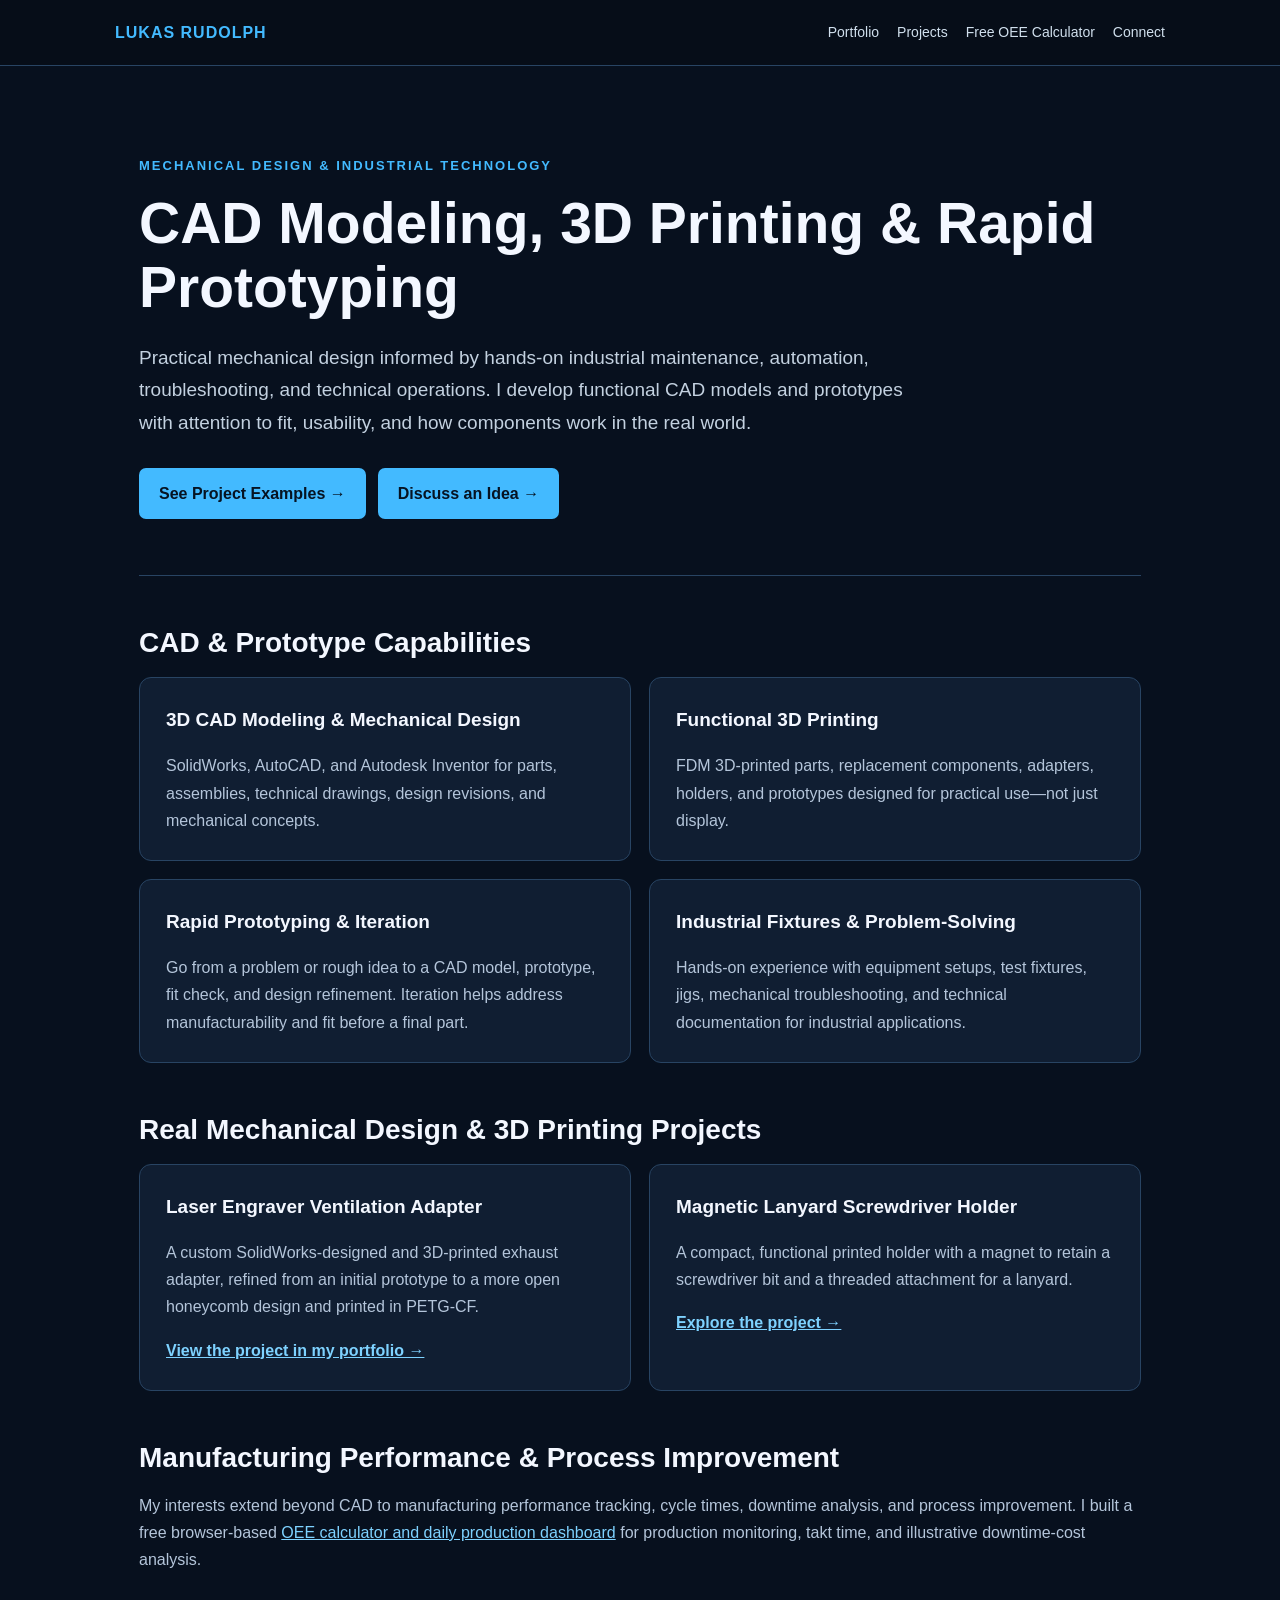
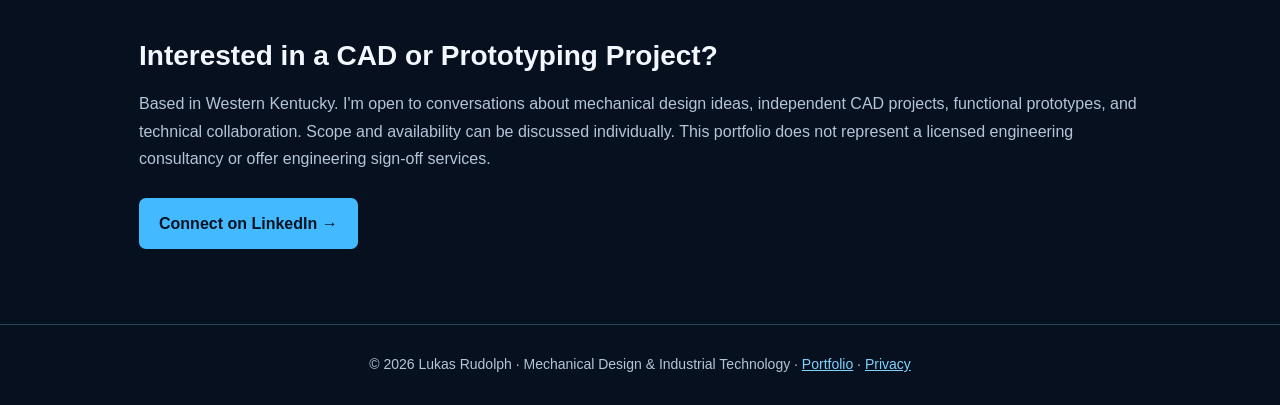
==== cad-3d-printing.html @ 15ba98e8 "Add searchable CAD modeling and rapid prototyping portfolio page" ====
<!DOCTYPE html>
<html lang="en">
<head>
<meta charset="UTF-8">
<meta name="viewport" content="width=device-width, initial-scale=1.0">
<meta name="description" content="Explore CAD modeling, mechanical design, functional 3D printing, and rapid prototyping by Lukas Rudolph in Western Kentucky. View real projects and discuss ideas.">
<meta name="author" content="Lukas Rudolph">
<meta name="robots" content="index,follow">
<link rel="canonical" href="https://lukasrudolphky.github.io/cad-3d-printing.html">
<title>CAD Design, 3D Printing &amp; Rapid Prototyping | Lukas Rudolph</title>
<meta property="og:type" content="website">
<meta property="og:title" content="CAD Design, 3D Printing &amp; Rapid Prototyping | Lukas Rudolph">
<meta property="og:description" content="Practical mechanical design and functional prototypes from hands-on industrial experience.">
<meta property="og:url" content="https://lukasrudolphky.github.io/cad-3d-printing.html">
<style>
:root{--bg:#07101e;--panel:#101e32;--blue:#43baff;--text:#f3f7ff;--muted:#b4c5da;--border:#284463}
*{box-sizing:border-box}html{scroll-behavior:smooth}body{margin:0;font:16px/1.7 Arial,Helvetica,sans-serif;background:var(--bg);color:var(--text)}
a{color:#7ed2ff}a:hover{color:#c5edff}header{display:flex;align-items:center;justify-content:space-between;gap:18px;flex-wrap:wrap;padding:19px max(24px,calc((100vw - 1050px)/2));background:#060d18;border-bottom:1px solid var(--border)}
.brand{font-weight:800;letter-spacing:1px;text-decoration:none;color:var(--blue)}nav{display:flex;gap:18px;flex-wrap:wrap;font-size:14px}nav a{color:#d0dfed;text-decoration:none}
main{max-width:1050px;margin:auto;padding:0 24px 75px}.hero{padding:76px 0 56px;border-bottom:1px solid var(--border)}.eyebrow{font-size:13px;color:var(--blue);font-weight:700;letter-spacing:2px;text-transform:uppercase}
h1{font-size:clamp(35px,5.3vw,57px);line-height:1.12;margin:15px 0 22px}h2{font-size:28px;line-height:1.25;margin:0 0 17px}h3{font-size:19px;margin:0 0 12px}.lead{max-width:800px;font-size:19px;color:#c3d1e0}.muted{color:var(--muted)}.button{display:inline-block;background:var(--blue);color:#061322;text-decoration:none;border-radius:7px;padding:12px 20px;font-weight:800;margin:10px 12px 0 0}
section{padding-top:49px}.grid{display:grid;grid-template-columns:repeat(2,minmax(0,1fr));gap:18px}.card{background:var(--panel);border:1px solid var(--border);border-radius:12px;padding:26px}.card p{margin-bottom:0;color:var(--muted)}.examples a{font-weight:700}footer{border-top:1px solid var(--border);padding:28px 24px;text-align:center;color:var(--muted);font-size:14px}
@media(max-width:680px){.grid{grid-template-columns:1fr}.hero{padding-top:54px}header{padding:18px 24px}}
</style>
</head>
<body>
<header>
<a class="brand" href="index.html">LUKAS RUDOLPH</a>
<nav aria-label="Main navigation"><a href="index.html">Portfolio</a><a href="index.html#projects">Projects</a><a href="free-oee-tracker.html">Free OEE Calculator</a><a href="#contact">Connect</a></nav>
</header>
<main>
<div class="hero">
<p class="eyebrow">Mechanical Design &amp; Industrial Technology</p>
<h1>CAD Modeling, 3D Printing &amp; Rapid Prototyping</h1>
<p class="lead">Practical mechanical design informed by hands-on industrial maintenance, automation, troubleshooting, and technical operations. I develop functional CAD models and prototypes with attention to fit, usability, and how components work in the real world.</p>
<a class="button" href="#projects">See Project Examples →</a><a class="button" href="#contact">Discuss an Idea →</a>
</div>
<section aria-labelledby="capabilities">
<h2 id="capabilities">CAD &amp; Prototype Capabilities</h2>
<div class="grid">
<article class="card"><h3>3D CAD Modeling &amp; Mechanical Design</h3><p>SolidWorks, AutoCAD, and Autodesk Inventor for parts, assemblies, technical drawings, design revisions, and mechanical concepts.</p></article>
<article class="card"><h3>Functional 3D Printing</h3><p>FDM 3D-printed parts, replacement components, adapters, holders, and prototypes designed for practical use—not just display.</p></article>
<article class="card"><h3>Rapid Prototyping &amp; Iteration</h3><p>Go from a problem or rough idea to a CAD model, prototype, fit check, and design refinement. Iteration helps address manufacturability and fit before a final part.</p></article>
<article class="card"><h3>Industrial Fixtures &amp; Problem-Solving</h3><p>Hands-on experience with equipment setups, test fixtures, jigs, mechanical troubleshooting, and technical documentation for industrial applications.</p></article>
</div>
</section>
<section id="projects" class="examples">
<h2>Real Mechanical Design &amp; 3D Printing Projects</h2>
<div class="grid">
<article class="card"><h3>Laser Engraver Ventilation Adapter</h3><p>A custom SolidWorks-designed and 3D-printed exhaust adapter, refined from an initial prototype to a more open honeycomb design and printed in PETG-CF.</p><p><a href="index.html#projects">View the project in my portfolio →</a></p></article>
<article class="card"><h3>Magnetic Lanyard Screwdriver Holder</h3><p>A compact, functional printed holder with a magnet to retain a screwdriver bit and a threaded attachment for a lanyard.</p><p><a href="projects/lanyard-screwdriver-holder.html">Explore the project →</a></p></article>
</div>
</section>
<section>
<h2>Manufacturing Performance &amp; Process Improvement</h2>
<p class="muted">My interests extend beyond CAD to manufacturing performance tracking, cycle times, downtime analysis, and process improvement. I built a free browser-based <a href="free-oee-tracker.html">OEE calculator and daily production dashboard</a> for production monitoring, takt time, and illustrative downtime-cost analysis.</p>
</section>
<section id="contact">
<h2>Interested in a CAD or Prototyping Project?</h2>
<p class="muted">Based in Western Kentucky. I'm open to conversations about mechanical design ideas, independent CAD projects, functional prototypes, and technical collaboration. Scope and availability can be discussed individually. This portfolio does not represent a licensed engineering consultancy or offer engineering sign-off services.</p>
<a class="button" href="https://www.linkedin.com/in/lukas-rudolph-377b45100/" target="_blank" rel="noopener noreferrer">Connect on LinkedIn →</a>
</section>
</main>
<footer>© 2026 Lukas Rudolph · Mechanical Design &amp; Industrial Technology · <a href="index.html">Portfolio</a> · <a href="privacy-notice.html">Privacy</a></footer>
</body>
</html>
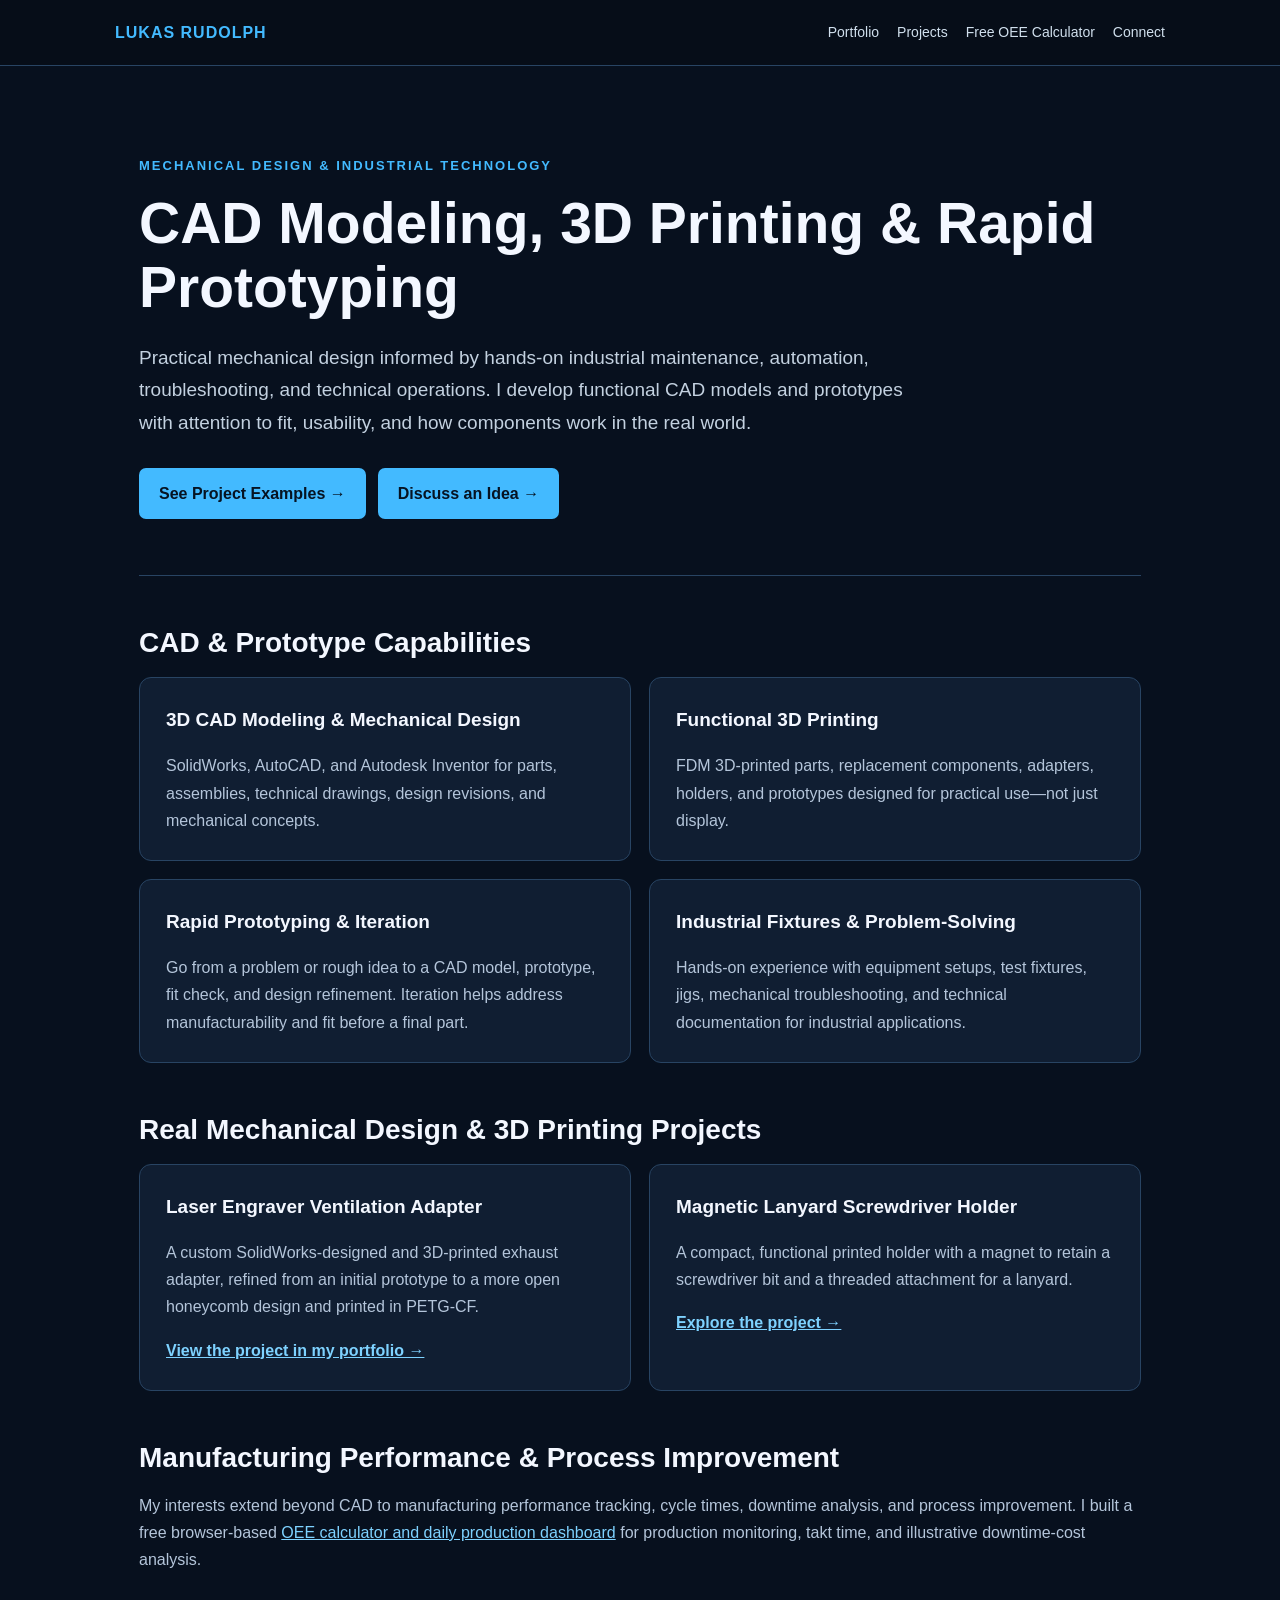
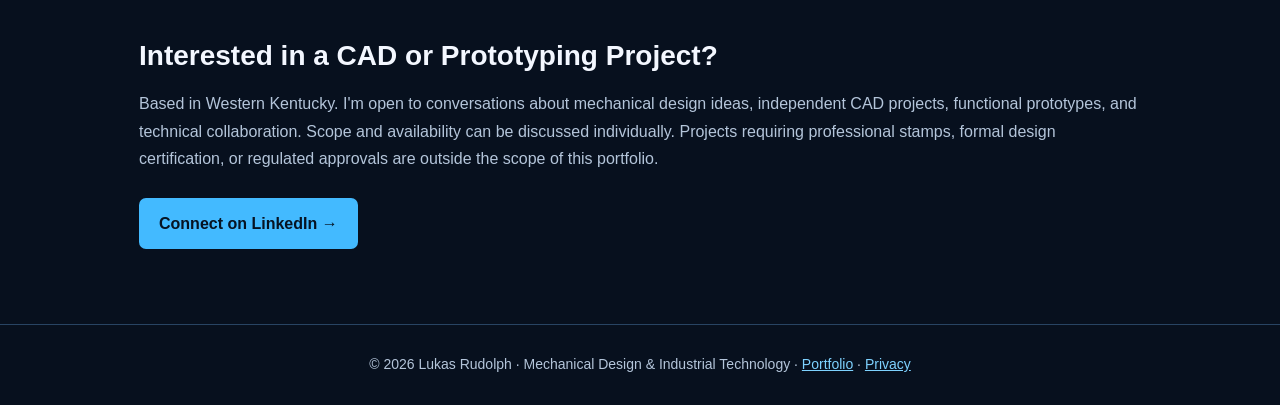
==== commit 9eb8df5c: "Clarify scope of design portfolio without implying professional licensure" ====
--- a/cad-3d-printing.html
+++ b/cad-3d-printing.html
@@ -57,7 +57,7 @@
 </section>
 <section id="contact">
 <h2>Interested in a CAD or Prototyping Project?</h2>
-<p class="muted">Based in Western Kentucky. I'm open to conversations about mechanical design ideas, independent CAD projects, functional prototypes, and technical collaboration. Scope and availability can be discussed individually. This portfolio does not represent a licensed engineering consultancy or offer engineering sign-off services.</p>
+<p class="muted">Based in Western Kentucky. I'm open to conversations about mechanical design ideas, independent CAD projects, functional prototypes, and technical collaboration. Scope and availability can be discussed individually. Projects requiring professional stamps, formal design certification, or regulated approvals are outside the scope of this portfolio.</p>
 <a class="button" href="https://www.linkedin.com/in/lukas-rudolph-377b45100/" target="_blank" rel="noopener noreferrer">Connect on LinkedIn →</a>
 </section>
 </main>
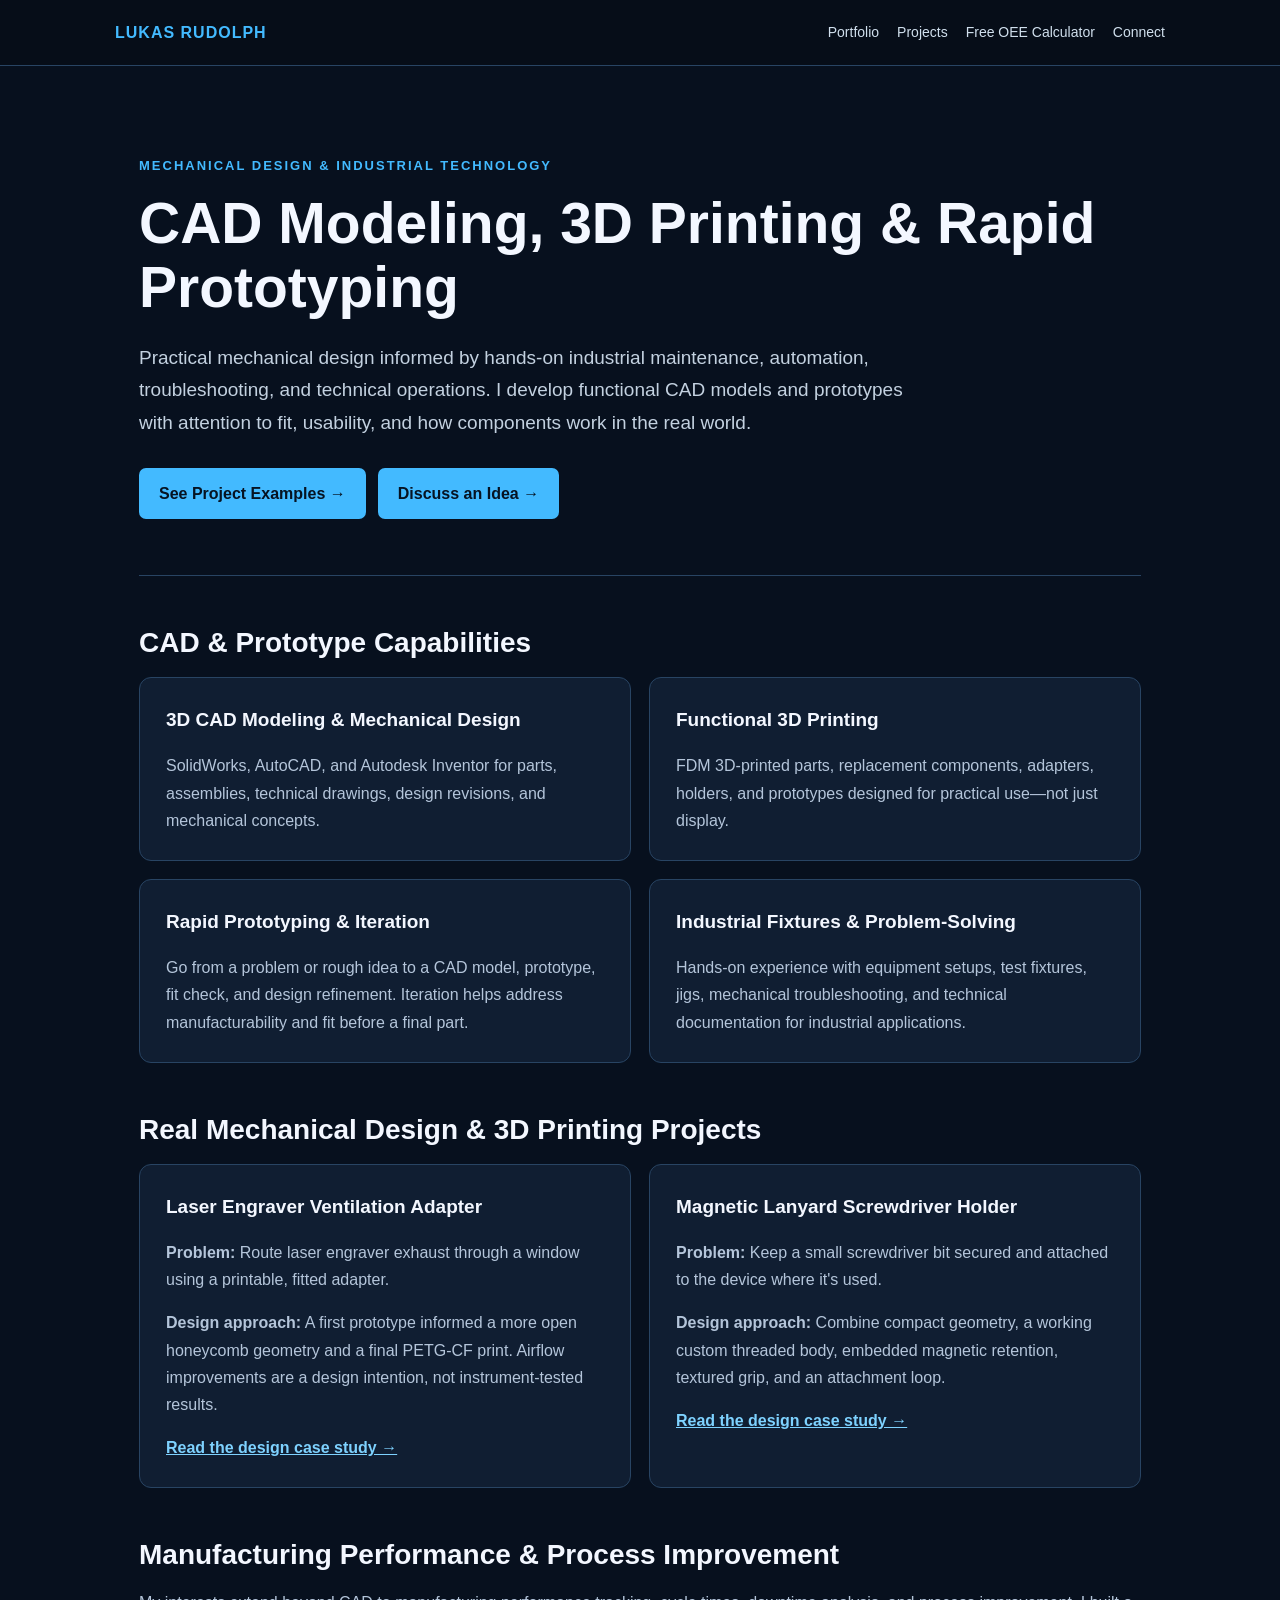
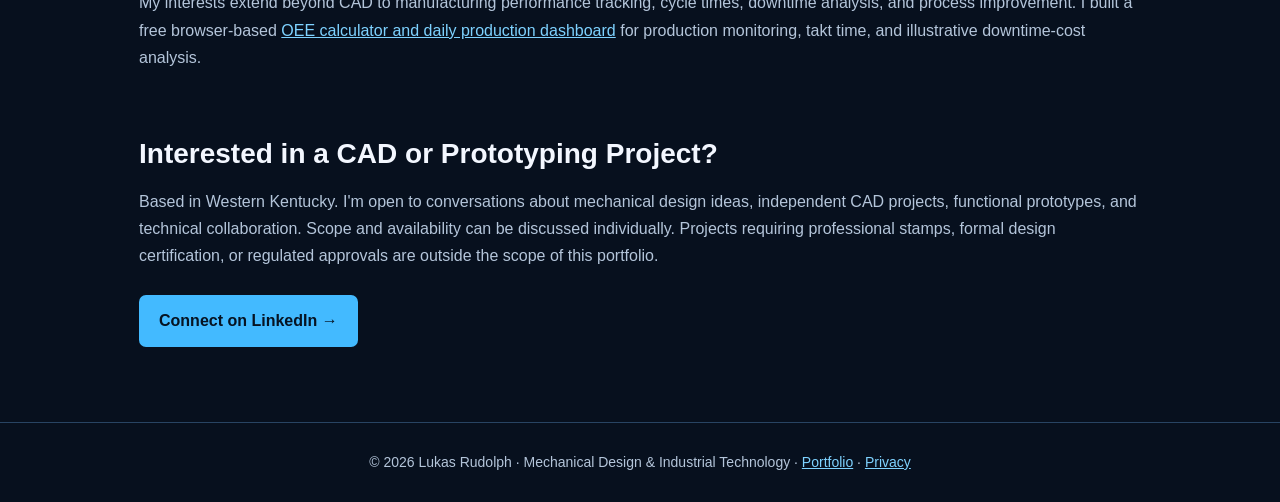
==== commit 81d37c5a: "Link CAD portfolio project cards to detailed design case studies" ====
--- a/cad-3d-printing.html
+++ b/cad-3d-printing.html
@@ -47,8 +47,8 @@
 <section id="projects" class="examples">
 <h2>Real Mechanical Design &amp; 3D Printing Projects</h2>
 <div class="grid">
-<article class="card"><h3>Laser Engraver Ventilation Adapter</h3><p>A custom SolidWorks-designed and 3D-printed exhaust adapter, refined from an initial prototype to a more open honeycomb design and printed in PETG-CF.</p><p><a href="index.html#projects">View the project in my portfolio →</a></p></article>
-<article class="card"><h3>Magnetic Lanyard Screwdriver Holder</h3><p>A compact, functional printed holder with a magnet to retain a screwdriver bit and a threaded attachment for a lanyard.</p><p><a href="projects/lanyard-screwdriver-holder.html">Explore the project →</a></p></article>
+<article class="card"><h3>Laser Engraver Ventilation Adapter</h3><p><strong>Problem:</strong> Route laser engraver exhaust through a window using a printable, fitted adapter.</p><p><strong>Design approach:</strong> A first prototype informed a more open honeycomb geometry and a final PETG-CF print. Airflow improvements are a design intention, not instrument-tested results.</p><p><a href="projects/laser-engraver-ventilation-adapter.html">Read the design case study →</a></p></article>
+<article class="card"><h3>Magnetic Lanyard Screwdriver Holder</h3><p><strong>Problem:</strong> Keep a small screwdriver bit secured and attached to the device where it's used.</p><p><strong>Design approach:</strong> Combine compact geometry, a working custom threaded body, embedded magnetic retention, textured grip, and an attachment loop.</p><p><a href="projects/magnetic-lanyard-screwdriver-holder-case-study.html">Read the design case study →</a></p></article>
 </div>
 </section>
 <section>
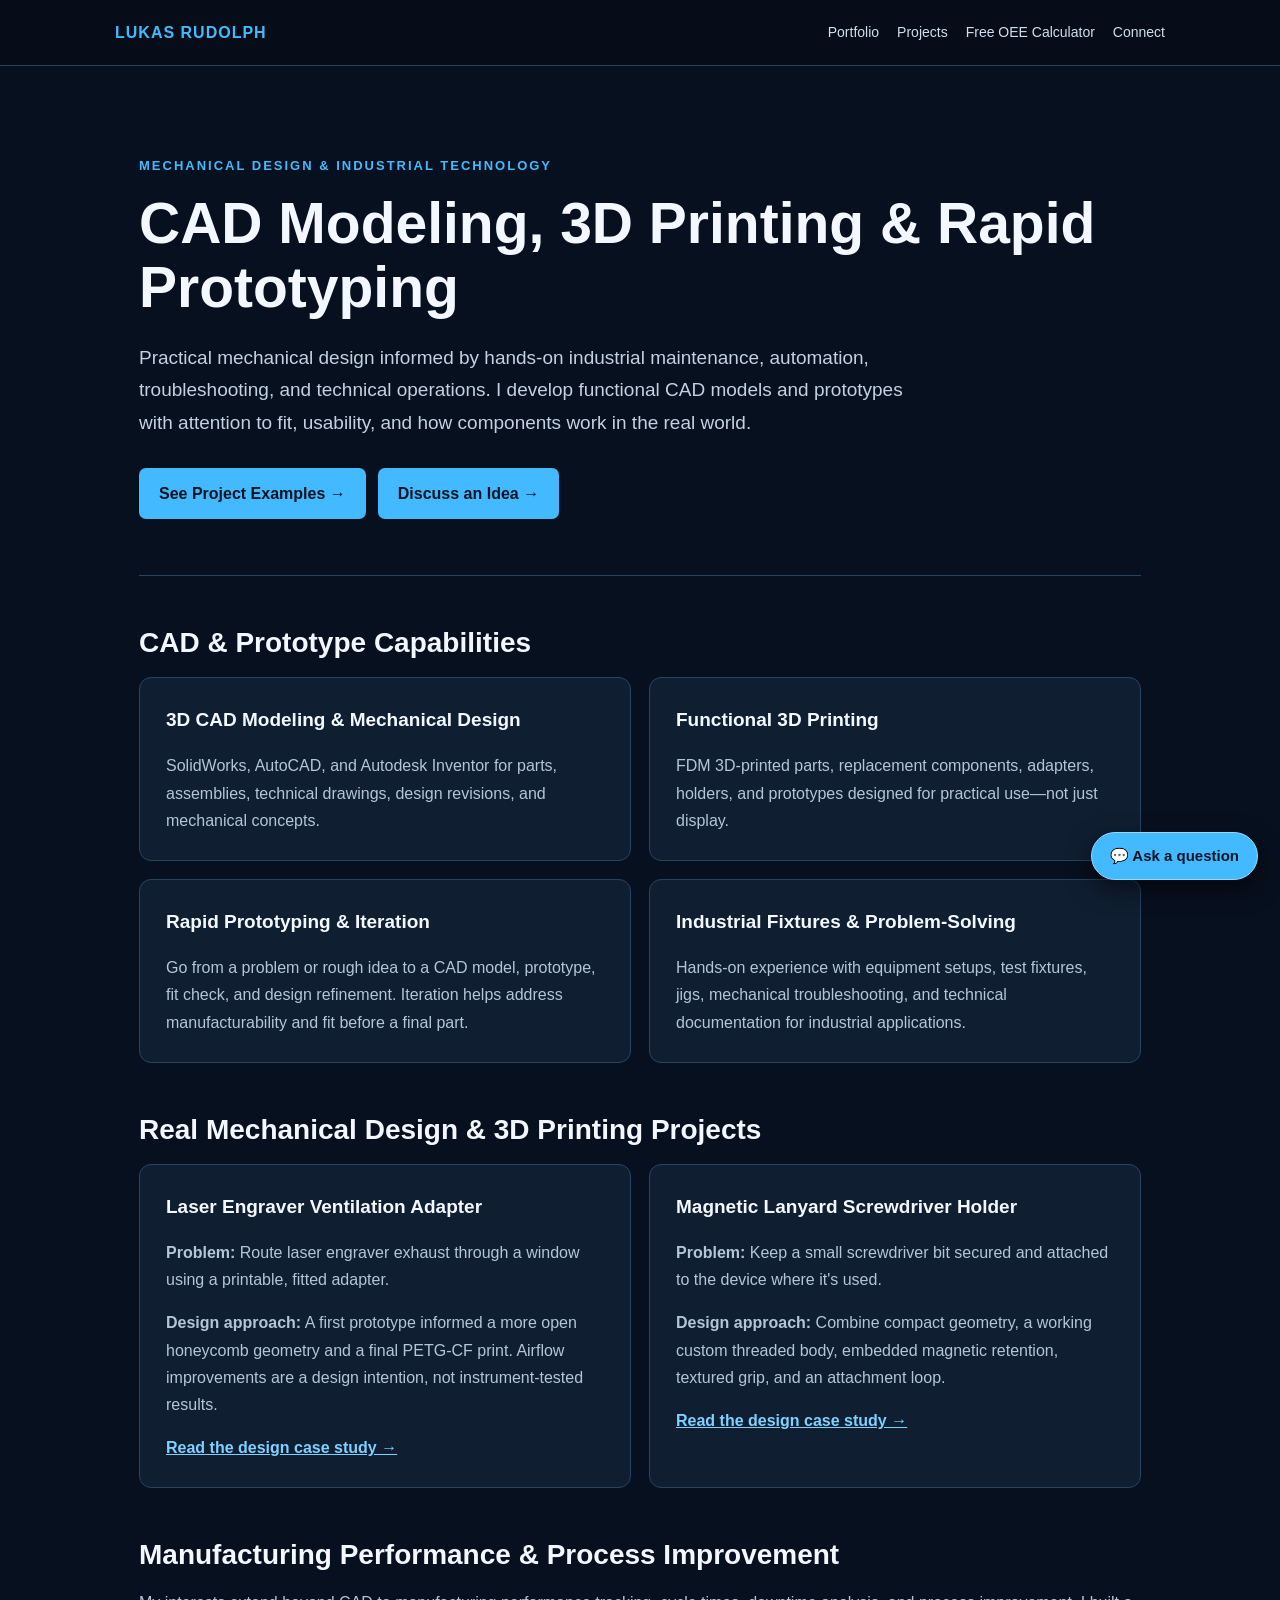
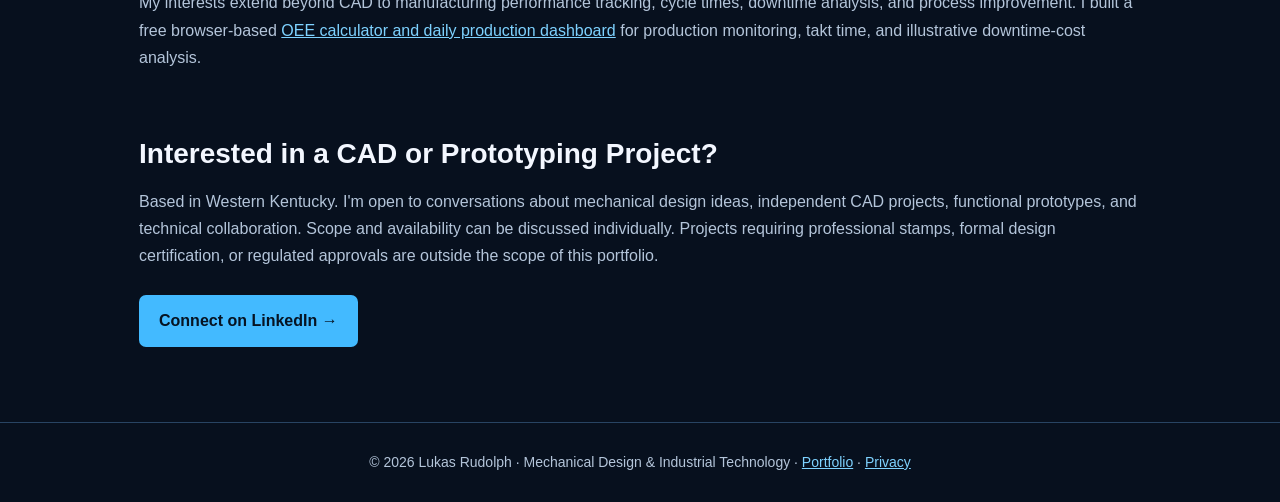
==== commit d11d468c: "Add portfolio AI and private inquiry pop-up shell" ====
--- a/cad-3d-printing.html
+++ b/cad-3d-printing.html
@@ -22,6 +22,7 @@
 section{padding-top:49px}.grid{display:grid;grid-template-columns:repeat(2,minmax(0,1fr));gap:18px}.card{background:var(--panel);border:1px solid var(--border);border-radius:12px;padding:26px}.card p{margin-bottom:0;color:var(--muted)}.examples a{font-weight:700}footer{border-top:1px solid var(--border);padding:28px 24px;text-align:center;color:var(--muted);font-size:14px}
 @media(max-width:680px){.grid{grid-template-columns:1fr}.hero{padding-top:54px}header{padding:18px 24px}}
 </style>
+<link rel="stylesheet" href="assets/site-assistant.css">
 </head>
 <body>
 <header>
@@ -62,5 +63,7 @@
 </section>
 </main>
 <footer>© 2026 Lukas Rudolph · Mechanical Design &amp; Industrial Technology · <a href="index.html">Portfolio</a> · <a href="privacy-notice.html">Privacy</a></footer>
+<script src="assets/site-assistant-config.js" defer></script>
+<script src="assets/site-assistant.js" defer></script>
 </body>
 </html>
--- a/assets/site-assistant.css
+++ b/assets/site-assistant.css
@@ -0,0 +1,33 @@
+/* Portfolio question and inquiry panel. Excludes the production OEE dashboard. */
+.lr-help-trigger{position:fixed;bottom:20px;right:22px;z-index:9000;border:1px solid #8fdcff;border-radius:999px;background:#43baff;color:#061526;padding:14px 18px;font:700 15px Arial,Helvetica,sans-serif;box-shadow:0 9px 24px #0008;cursor:pointer}
+.lr-help-trigger:hover,.lr-help-trigger:focus-visible{background:#a4e7ff}
+.lr-help-panel{position:fixed;z-index:9001;right:22px;bottom:85px;width:min(430px,calc(100vw - 24px));height:min(660px,calc(100dvh - 105px));display:flex;flex-direction:column;background:#09192a;color:#eaf5ff;border:1px solid #385978;border-radius:16px;box-shadow:0 18px 44px #000d;overflow:hidden;font:15px/1.5 Arial,Helvetica,sans-serif}
+.lr-help-panel[hidden]{display:none!important}
+.lr-help-panel *{box-sizing:border-box}
+.lr-help-header{display:flex;gap:10px;align-items:center;justify-content:space-between;padding:14px 16px;background:#102a42;border-bottom:1px solid #355b77}
+.lr-help-header strong{font-size:16px}.lr-help-header small{display:block;font-size:12px;color:#c5d7e7}
+.lr-help-close{border:0;background:transparent;color:#fff;font-size:25px;cursor:pointer;padding:1px 6px}
+.lr-help-tabs{display:flex;background:#0d2235;border-bottom:1px solid #385978}
+.lr-help-tabs button{flex:1;border:0;border-bottom:3px solid transparent;background:transparent;color:#cfdfec;padding:12px;cursor:pointer;font:700 14px Arial,Helvetica,sans-serif}
+.lr-help-tabs button[aria-selected="true"]{border-bottom-color:#43baff;color:white}
+.lr-help-body{overflow:auto;min-height:0;flex:1;padding:14px 17px 19px}
+.lr-help-body [hidden]{display:none!important}
+.lr-help-intro{font-size:13px;color:#bed2e4;margin:0 0 11px}
+.lr-help-connect{background:#102d46;border:1px solid #3c5e77;border-radius:9px;padding:12px;margin:10px 0 16px}
+.lr-help-connect p{margin:0 0 8px}
+.lr-help-links{display:flex;flex-direction:column;gap:7px}
+.lr-help-panel a{color:#85d5ff}
+.lr-help-form label{display:block;font-weight:700;font-size:13px;margin:11px 0 5px}
+.lr-help-form input:not([type=checkbox]),.lr-help-form select,.lr-help-form textarea{display:block;width:100%;border:1px solid #4b738c;border-radius:7px;background:#071421;color:#fff;font:14px Arial,Helvetica,sans-serif;padding:10px}
+.lr-help-form textarea{resize:vertical;min-height:96px}
+.lr-help-consent{display:flex!important;gap:8px;align-items:flex-start;font-size:12px!important;line-height:1.45;font-weight:400!important}
+.lr-help-consent input{margin-top:2px}
+.lr-help-submit{display:inline-block;margin-top:9px;border:0;border-radius:8px;background:#43baff;color:#071526;font-weight:700;padding:11px 14px;cursor:pointer}
+.lr-help-submit:disabled{background:#7996aa;cursor:not-allowed}
+.lr-help-status{min-height:19px;margin-top:10px;font-size:13px;color:#dbedfa}
+.lr-help-status[data-error="true"]{color:#ffc7c7}
+.lr-help-trap{position:absolute;left:-9999px;height:1px;width:1px;opacity:0}
+#lr-botpress-chat{width:100%;height:340px;position:relative}
+#lr-botpress-chat .bpWebchat{position:absolute!important;width:100%!important;height:100%!important;max-height:100%!important;inset:0!important}
+#lr-botpress-chat .bpFab{display:none!important}
+@media(max-width:520px){.lr-help-panel{right:12px;bottom:77px;width:calc(100vw - 24px);height:min(680px,calc(100dvh - 94px))}.lr-help-trigger{right:12px;bottom:12px}}
